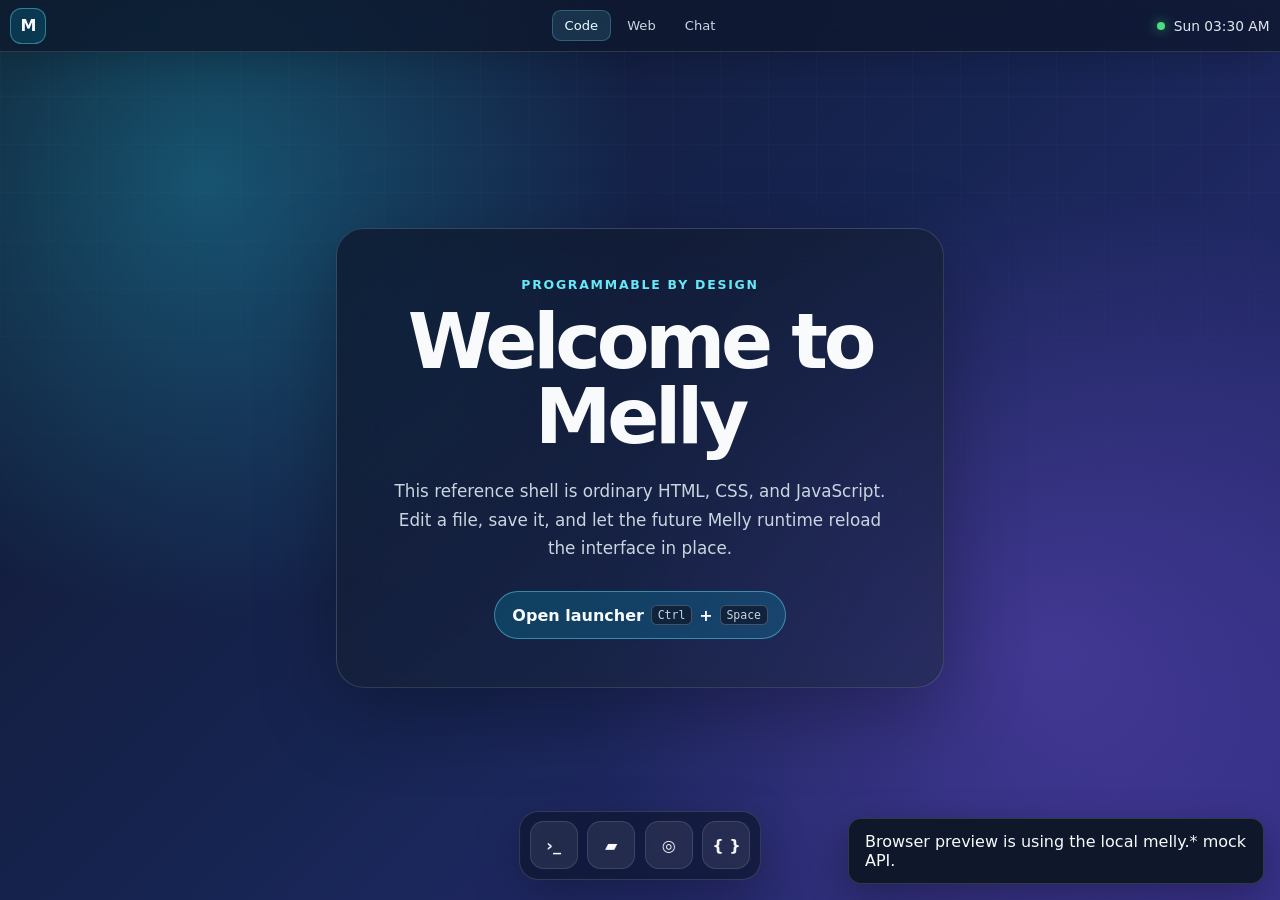
==== index.html @ ae24acaf "Setup commit" ====
<!doctype html>
<html lang="en">
  <head>
    <meta charset="utf-8">
    <meta name="viewport" content="width=device-width, initial-scale=1">
    <meta name="color-scheme" content="dark">
    <meta name="theme-color" content="#111827">
    <title>Melly Reference Desktop</title>
    <link rel="stylesheet" href="styles/desktop.css">
    <script type="module" src="scripts/desktop.js"></script>
  </head>
  <body>
    <div class="wallpaper" aria-hidden="true"></div>

    <melly-panel aria-label="Desktop panel">
      <p class="component-placeholder">Loading panel…</p>
    </melly-panel>

    <main class="desktop" aria-labelledby="welcome-title">
      <section class="welcome-card">
        <p class="eyebrow">Programmable by design</p>
        <h1 id="welcome-title">Welcome to Melly</h1>
        <p>
          This reference shell is ordinary HTML, CSS, and JavaScript. Edit a file,
          save it, and let the future Melly runtime reload the interface in place.
        </p>
        <button class="primary-action" type="button" data-open-launcher>
          Open launcher
          <kbd>Ctrl</kbd><span aria-hidden="true">+</span><kbd>Space</kbd>
        </button>
      </section>

      <nav class="dock" aria-label="Favorite applications">
        <button type="button" data-launch-app="terminal" aria-label="Launch Terminal" title="Terminal">›_</button>
        <button type="button" data-launch-app="files" aria-label="Launch Files" title="Files">▰</button>
        <button type="button" data-launch-app="browser" aria-label="Launch Browser" title="Browser">◎</button>
        <button type="button" data-launch-app="editor" aria-label="Launch Editor" title="Editor">{ }</button>
      </nav>
    </main>

    <melly-launcher hidden></melly-launcher>

    <p class="toast" role="status" aria-live="polite" hidden></p>

    <noscript>
      <p class="noscript-message">This desktop needs JavaScript for interactive components.</p>
    </noscript>
  </body>
</html>
---- styles/desktop.css ----
:root {
  color-scheme: dark;
  font-family: Inter, ui-sans-serif, system-ui, -apple-system, BlinkMacSystemFont, "Segoe UI", sans-serif;
  --ink: #f8fafc;
  --muted: #cbd5e1;
  --glass: rgb(15 23 42 / 72%);
  --glass-border: rgb(255 255 255 / 14%);
  --accent: #67e8f9;
  --accent-strong: #22d3ee;
  background: #111827;
  color: var(--ink);
}

* {
  box-sizing: border-box;
}

html,
body {
  width: 100%;
  min-width: 320px;
  height: 100%;
  margin: 0;
  overflow: hidden;
}

button,
input {
  font: inherit;
}

button {
  color: inherit;
}

button:focus-visible,
input:focus-visible {
  outline: 3px solid var(--accent);
  outline-offset: 3px;
}

.wallpaper {
  position: fixed;
  inset: 0;
  background:
    radial-gradient(circle at 16% 20%, rgb(34 211 238 / 30%), transparent 34%),
    radial-gradient(circle at 82% 72%, rgb(139 92 246 / 28%), transparent 38%),
    linear-gradient(135deg, #0f172a 0%, #172554 52%, #312e81 100%);
}

.wallpaper::after {
  position: absolute;
  inset: 0;
  background-image: linear-gradient(rgb(255 255 255 / 2%) 1px, transparent 1px),
    linear-gradient(90deg, rgb(255 255 255 / 2%) 1px, transparent 1px);
  background-size: 48px 48px;
  content: "";
  mask-image: linear-gradient(to bottom, black, transparent 75%);
}

melly-panel {
  position: fixed;
  z-index: 20;
  top: 0;
  right: 0;
  left: 0;
  min-height: 52px;
}

.component-placeholder {
  margin: 0;
  padding: 1rem;
  color: var(--muted);
}

.desktop {
  position: relative;
  z-index: 1;
  display: grid;
  min-height: 100%;
  padding: 7rem 2rem 6rem;
  place-items: center;
}

.welcome-card {
  width: min(38rem, 100%);
  padding: clamp(1.5rem, 4vw, 3rem);
  border: 1px solid var(--glass-border);
  border-radius: 1.75rem;
  background: linear-gradient(145deg, rgb(15 23 42 / 78%), rgb(30 41 59 / 58%));
  box-shadow: 0 1.5rem 5rem rgb(0 0 0 / 30%);
  text-align: center;
  backdrop-filter: blur(24px) saturate(130%);
}

.eyebrow {
  margin: 0 0 0.75rem;
  color: var(--accent);
  font-size: 0.78rem;
  font-weight: 750;
  letter-spacing: 0.14em;
  text-transform: uppercase;
}

h1 {
  margin: 0;
  font-size: clamp(2.2rem, 7vw, 4.8rem);
  letter-spacing: -0.055em;
  line-height: 0.98;
}

.welcome-card > p:not(.eyebrow) {
  max-width: 34rem;
  margin: 1.4rem auto 0;
  color: var(--muted);
  font-size: 1.05rem;
  line-height: 1.7;
}

.primary-action {
  display: inline-flex;
  align-items: center;
  gap: 0.45rem;
  margin-top: 1.8rem;
  padding: 0.8rem 1.1rem;
  border: 1px solid rgb(103 232 249 / 45%);
  border-radius: 999px;
  background: rgb(8 145 178 / 28%);
  cursor: pointer;
  font-weight: 700;
}

.primary-action:hover {
  background: rgb(8 145 178 / 45%);
}

kbd {
  padding: 0.12rem 0.35rem;
  border: 1px solid rgb(255 255 255 / 22%);
  border-radius: 0.35rem;
  background: rgb(15 23 42 / 70%);
  color: var(--muted);
  font-size: 0.72rem;
  font-weight: 500;
}

.dock {
  position: fixed;
  bottom: 1.25rem;
  left: 50%;
  display: flex;
  gap: 0.6rem;
  padding: 0.6rem;
  border: 1px solid var(--glass-border);
  border-radius: 1.2rem;
  background: var(--glass);
  box-shadow: 0 1rem 3rem rgb(0 0 0 / 25%);
  transform: translateX(-50%);
  backdrop-filter: blur(20px) saturate(140%);
}

.dock button {
  display: grid;
  width: 3rem;
  height: 3rem;
  padding: 0;
  border: 1px solid rgb(255 255 255 / 12%);
  border-radius: 0.85rem;
  background: rgb(255 255 255 / 8%);
  cursor: pointer;
  font-weight: 800;
  place-items: center;
  transition: transform 140ms ease, background-color 140ms ease;
}

.dock button:hover {
  background: rgb(255 255 255 / 16%);
  transform: translateY(-0.2rem);
}

melly-launcher[hidden],
.toast[hidden] {
  display: none;
}

melly-launcher {
  position: fixed;
  z-index: 30;
  inset: 0;
}

.toast {
  position: fixed;
  z-index: 40;
  right: 1rem;
  bottom: 1rem;
  max-width: min(26rem, calc(100% - 2rem));
  margin: 0;
  padding: 0.8rem 1rem;
  border: 1px solid var(--glass-border);
  border-radius: 0.8rem;
  background: #0f172a;
  box-shadow: 0 0.8rem 2.5rem rgb(0 0 0 / 30%);
}

.noscript-message {
  position: fixed;
  z-index: 50;
  right: 1rem;
  bottom: 1rem;
  left: 1rem;
  padding: 1rem;
  border-radius: 0.8rem;
  background: #7f1d1d;
  text-align: center;
}

@media (max-width: 600px) {
  .desktop {
    padding-inline: 1rem;
  }

  .welcome-card {
    border-radius: 1.25rem;
  }

  .primary-action kbd,
  .primary-action span {
    display: none;
  }
}

@media (prefers-reduced-motion: reduce) {
  *,
  *::before,
  *::after {
    scroll-behavior: auto !important;
    transition-duration: 0.01ms !important;
  }
}
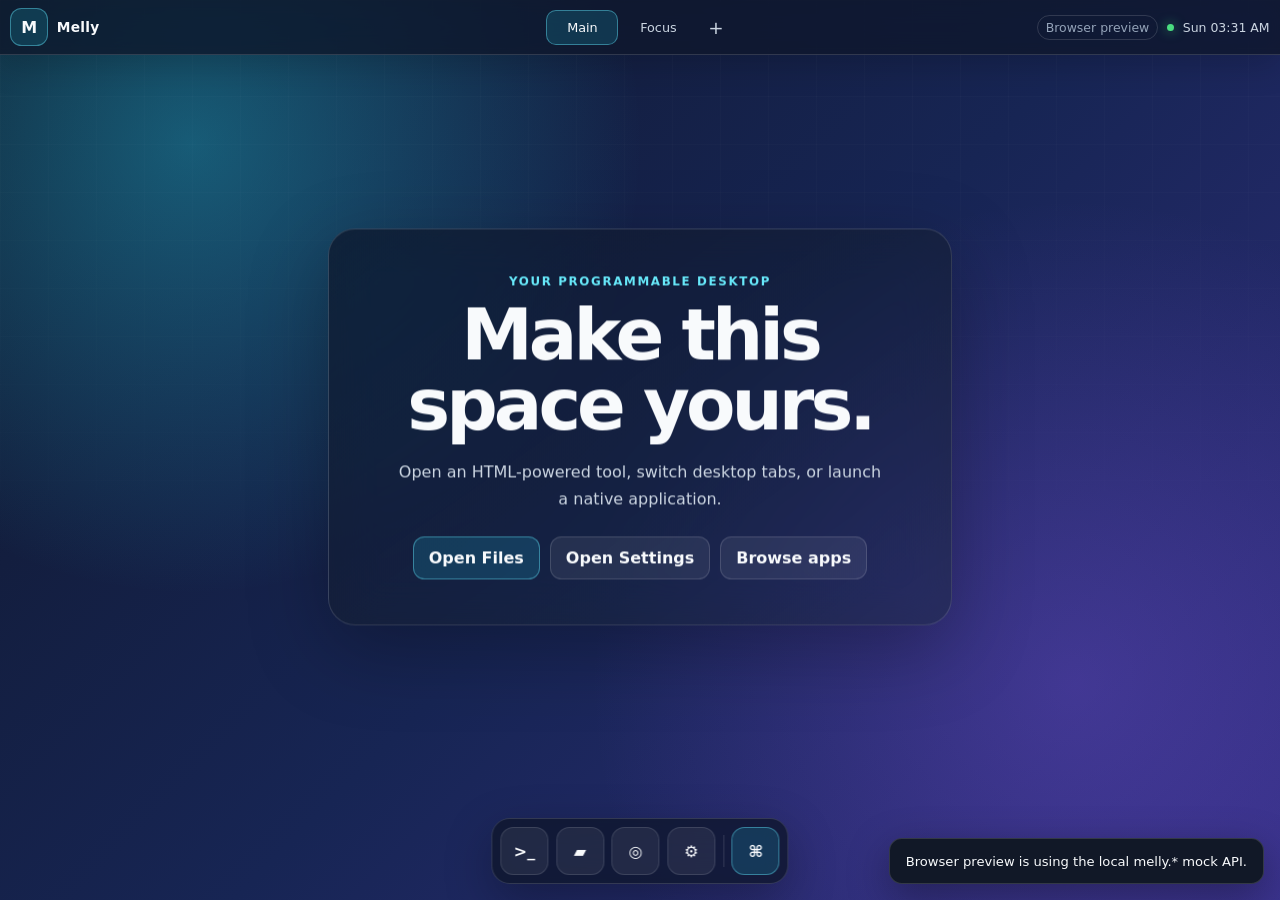
==== commit 71d4185b: "Setup base webview desktop" ====
--- a/index.html
+++ b/index.html
@@ -10,37 +10,9 @@
     <script type="module" src="scripts/desktop.js"></script>
   </head>
   <body>
-    <div class="wallpaper" aria-hidden="true"></div>
-
-    <melly-panel aria-label="Desktop panel">
-      <p class="component-placeholder">Loading panel…</p>
-    </melly-panel>
-
-    <main class="desktop" aria-labelledby="welcome-title">
-      <section class="welcome-card">
-        <p class="eyebrow">Programmable by design</p>
-        <h1 id="welcome-title">Welcome to Melly</h1>
-        <p>
-          This reference shell is ordinary HTML, CSS, and JavaScript. Edit a file,
-          save it, and let the future Melly runtime reload the interface in place.
-        </p>
-        <button class="primary-action" type="button" data-open-launcher>
-          Open launcher
-          <kbd>Ctrl</kbd><span aria-hidden="true">+</span><kbd>Space</kbd>
-        </button>
-      </section>
-
-      <nav class="dock" aria-label="Favorite applications">
-        <button type="button" data-launch-app="terminal" aria-label="Launch Terminal" title="Terminal">›_</button>
-        <button type="button" data-launch-app="files" aria-label="Launch Files" title="Files">▰</button>
-        <button type="button" data-launch-app="browser" aria-label="Launch Browser" title="Browser">◎</button>
-        <button type="button" data-launch-app="editor" aria-label="Launch Editor" title="Editor">{ }</button>
-      </nav>
-    </main>
-
-    <melly-launcher hidden></melly-launcher>
-
-    <p class="toast" role="status" aria-live="polite" hidden></p>
+    <melly-desktop-app>
+      <p class="loading-message">Loading Melly Desktop…</p>
+    </melly-desktop-app>
 
     <noscript>
       <p class="noscript-message">This desktop needs JavaScript for interactive components.</p>
--- a/styles/desktop.css
+++ b/styles/desktop.css
@@ -1,14 +1,8 @@
 :root {
   color-scheme: dark;
   font-family: Inter, ui-sans-serif, system-ui, -apple-system, BlinkMacSystemFont, "Segoe UI", sans-serif;
-  --ink: #f8fafc;
-  --muted: #cbd5e1;
-  --glass: rgb(15 23 42 / 72%);
-  --glass-border: rgb(255 255 255 / 14%);
-  --accent: #67e8f9;
-  --accent-strong: #22d3ee;
-  background: #111827;
-  color: var(--ink);
+  background: #0f172a;
+  color: #f8fafc;
 }
 
 * {
@@ -24,217 +18,29 @@
   overflow: hidden;
 }
 
-button,
-input {
-  font: inherit;
+body {
+  background: #0f172a;
 }
 
-button {
-  color: inherit;
+melly-desktop-app {
+  display: block;
+  width: 100%;
+  height: 100%;
 }
 
-button:focus-visible,
-input:focus-visible {
-  outline: 3px solid var(--accent);
-  outline-offset: 3px;
-}
-
-.wallpaper {
+.loading-message,
+.noscript-message {
   position: fixed;
-  inset: 0;
-  background:
-    radial-gradient(circle at 16% 20%, rgb(34 211 238 / 30%), transparent 34%),
-    radial-gradient(circle at 82% 72%, rgb(139 92 246 / 28%), transparent 38%),
-    linear-gradient(135deg, #0f172a 0%, #172554 52%, #312e81 100%);
-}
-
-.wallpaper::after {
-  position: absolute;
-  inset: 0;
-  background-image: linear-gradient(rgb(255 255 255 / 2%) 1px, transparent 1px),
-    linear-gradient(90deg, rgb(255 255 255 / 2%) 1px, transparent 1px);
-  background-size: 48px 48px;
-  content: "";
-  mask-image: linear-gradient(to bottom, black, transparent 75%);
-}
-
-melly-panel {
-  position: fixed;
-  z-index: 20;
-  top: 0;
-  right: 0;
-  left: 0;
-  min-height: 52px;
-}
-
-.component-placeholder {
+  inset: auto 1rem 1rem;
   margin: 0;
-  padding: 1rem;
-  color: var(--muted);
-}
-
-.desktop {
-  position: relative;
-  z-index: 1;
-  display: grid;
-  min-height: 100%;
-  padding: 7rem 2rem 6rem;
-  place-items: center;
-}
-
-.welcome-card {
-  width: min(38rem, 100%);
-  padding: clamp(1.5rem, 4vw, 3rem);
-  border: 1px solid var(--glass-border);
-  border-radius: 1.75rem;
-  background: linear-gradient(145deg, rgb(15 23 42 / 78%), rgb(30 41 59 / 58%));
-  box-shadow: 0 1.5rem 5rem rgb(0 0 0 / 30%);
-  text-align: center;
-  backdrop-filter: blur(24px) saturate(130%);
-}
-
-.eyebrow {
-  margin: 0 0 0.75rem;
-  color: var(--accent);
-  font-size: 0.78rem;
-  font-weight: 750;
-  letter-spacing: 0.14em;
-  text-transform: uppercase;
-}
-
-h1 {
-  margin: 0;
-  font-size: clamp(2.2rem, 7vw, 4.8rem);
-  letter-spacing: -0.055em;
-  line-height: 0.98;
-}
-
-.welcome-card > p:not(.eyebrow) {
-  max-width: 34rem;
-  margin: 1.4rem auto 0;
-  color: var(--muted);
-  font-size: 1.05rem;
-  line-height: 1.7;
-}
-
-.primary-action {
-  display: inline-flex;
-  align-items: center;
-  gap: 0.45rem;
-  margin-top: 1.8rem;
-  padding: 0.8rem 1.1rem;
-  border: 1px solid rgb(103 232 249 / 45%);
-  border-radius: 999px;
-  background: rgb(8 145 178 / 28%);
-  cursor: pointer;
-  font-weight: 700;
-}
-
-.primary-action:hover {
-  background: rgb(8 145 178 / 45%);
-}
-
-kbd {
-  padding: 0.12rem 0.35rem;
-  border: 1px solid rgb(255 255 255 / 22%);
-  border-radius: 0.35rem;
-  background: rgb(15 23 42 / 70%);
-  color: var(--muted);
-  font-size: 0.72rem;
-  font-weight: 500;
-}
-
-.dock {
-  position: fixed;
-  bottom: 1.25rem;
-  left: 50%;
-  display: flex;
-  gap: 0.6rem;
-  padding: 0.6rem;
-  border: 1px solid var(--glass-border);
-  border-radius: 1.2rem;
-  background: var(--glass);
-  box-shadow: 0 1rem 3rem rgb(0 0 0 / 25%);
-  transform: translateX(-50%);
-  backdrop-filter: blur(20px) saturate(140%);
-}
-
-.dock button {
-  display: grid;
-  width: 3rem;
-  height: 3rem;
-  padding: 0;
-  border: 1px solid rgb(255 255 255 / 12%);
-  border-radius: 0.85rem;
-  background: rgb(255 255 255 / 8%);
-  cursor: pointer;
-  font-weight: 800;
-  place-items: center;
-  transition: transform 140ms ease, background-color 140ms ease;
-}
-
-.dock button:hover {
-  background: rgb(255 255 255 / 16%);
-  transform: translateY(-0.2rem);
-}
-
-melly-launcher[hidden],
-.toast[hidden] {
-  display: none;
-}
-
-melly-launcher {
-  position: fixed;
-  z-index: 30;
-  inset: 0;
-}
-
-.toast {
-  position: fixed;
-  z-index: 40;
-  right: 1rem;
-  bottom: 1rem;
-  max-width: min(26rem, calc(100% - 2rem));
-  margin: 0;
-  padding: 0.8rem 1rem;
-  border: 1px solid var(--glass-border);
+  padding: 0.85rem 1rem;
+  border: 1px solid rgb(255 255 255 / 16%);
   border-radius: 0.8rem;
-  background: #0f172a;
+  background: #111827;
+  color: #e2e8f0;
   box-shadow: 0 0.8rem 2.5rem rgb(0 0 0 / 30%);
 }
 
 .noscript-message {
-  position: fixed;
-  z-index: 50;
-  right: 1rem;
-  bottom: 1rem;
-  left: 1rem;
-  padding: 1rem;
-  border-radius: 0.8rem;
   background: #7f1d1d;
-  text-align: center;
 }
-
-@media (max-width: 600px) {
-  .desktop {
-    padding-inline: 1rem;
-  }
-
-  .welcome-card {
-    border-radius: 1.25rem;
-  }
-
-  .primary-action kbd,
-  .primary-action span {
-    display: none;
-  }
-}
-
-@media (prefers-reduced-motion: reduce) {
-  *,
-  *::before,
-  *::after {
-    scroll-behavior: auto !important;
-    transition-duration: 0.01ms !important;
-  }
-}
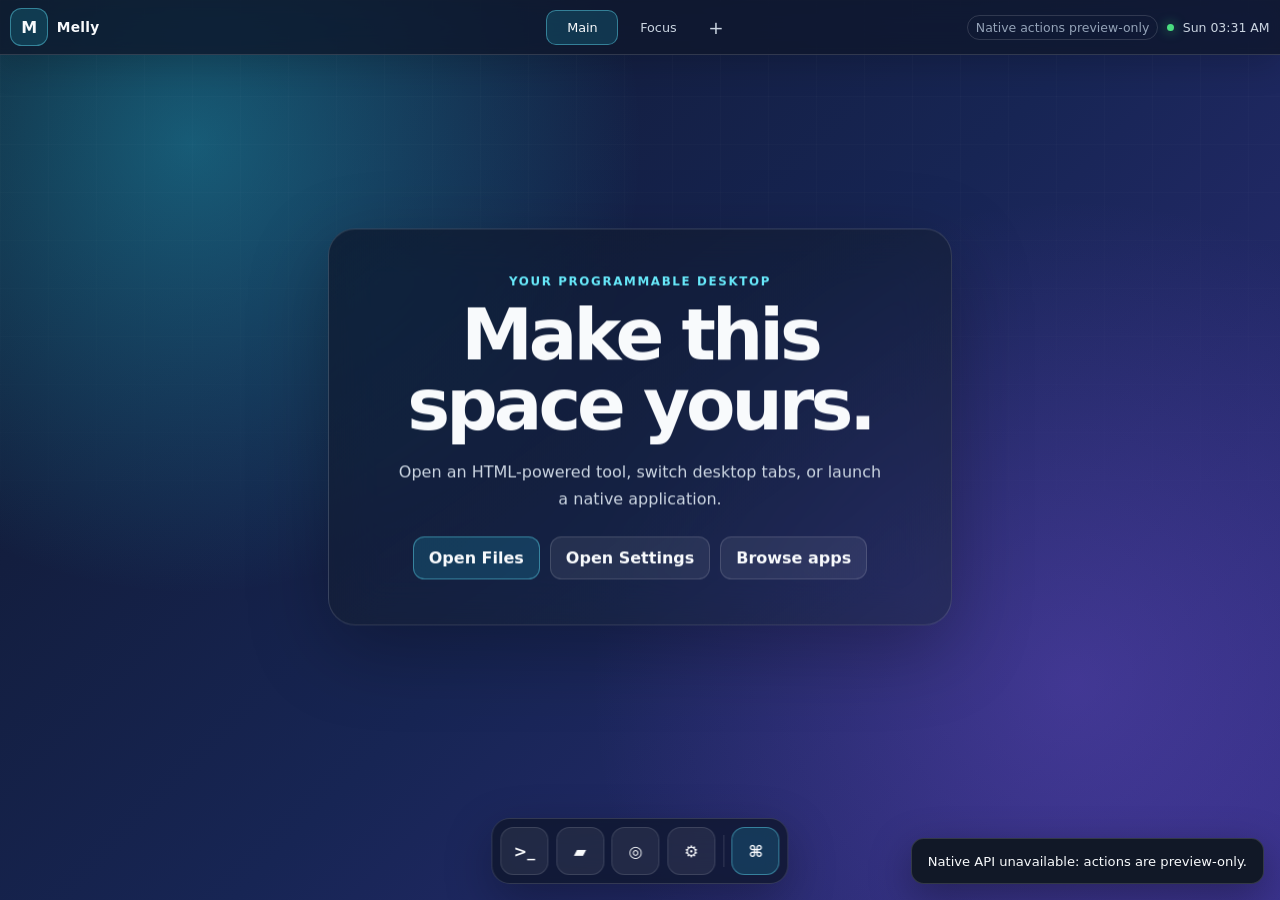
==== commit b88cf72e: "Enforce ES module architecture" ====
--- a/index.html
+++ b/index.html
@@ -5,7 +5,7 @@
     <meta name="viewport" content="width=device-width, initial-scale=1">
     <meta name="color-scheme" content="dark">
     <meta name="theme-color" content="#111827">
-    <title>Melly Reference Desktop</title>
+    <title>Melly Desktop</title>
     <link rel="stylesheet" href="styles/desktop.css">
     <script type="module" src="scripts/desktop.js"></script>
   </head>
